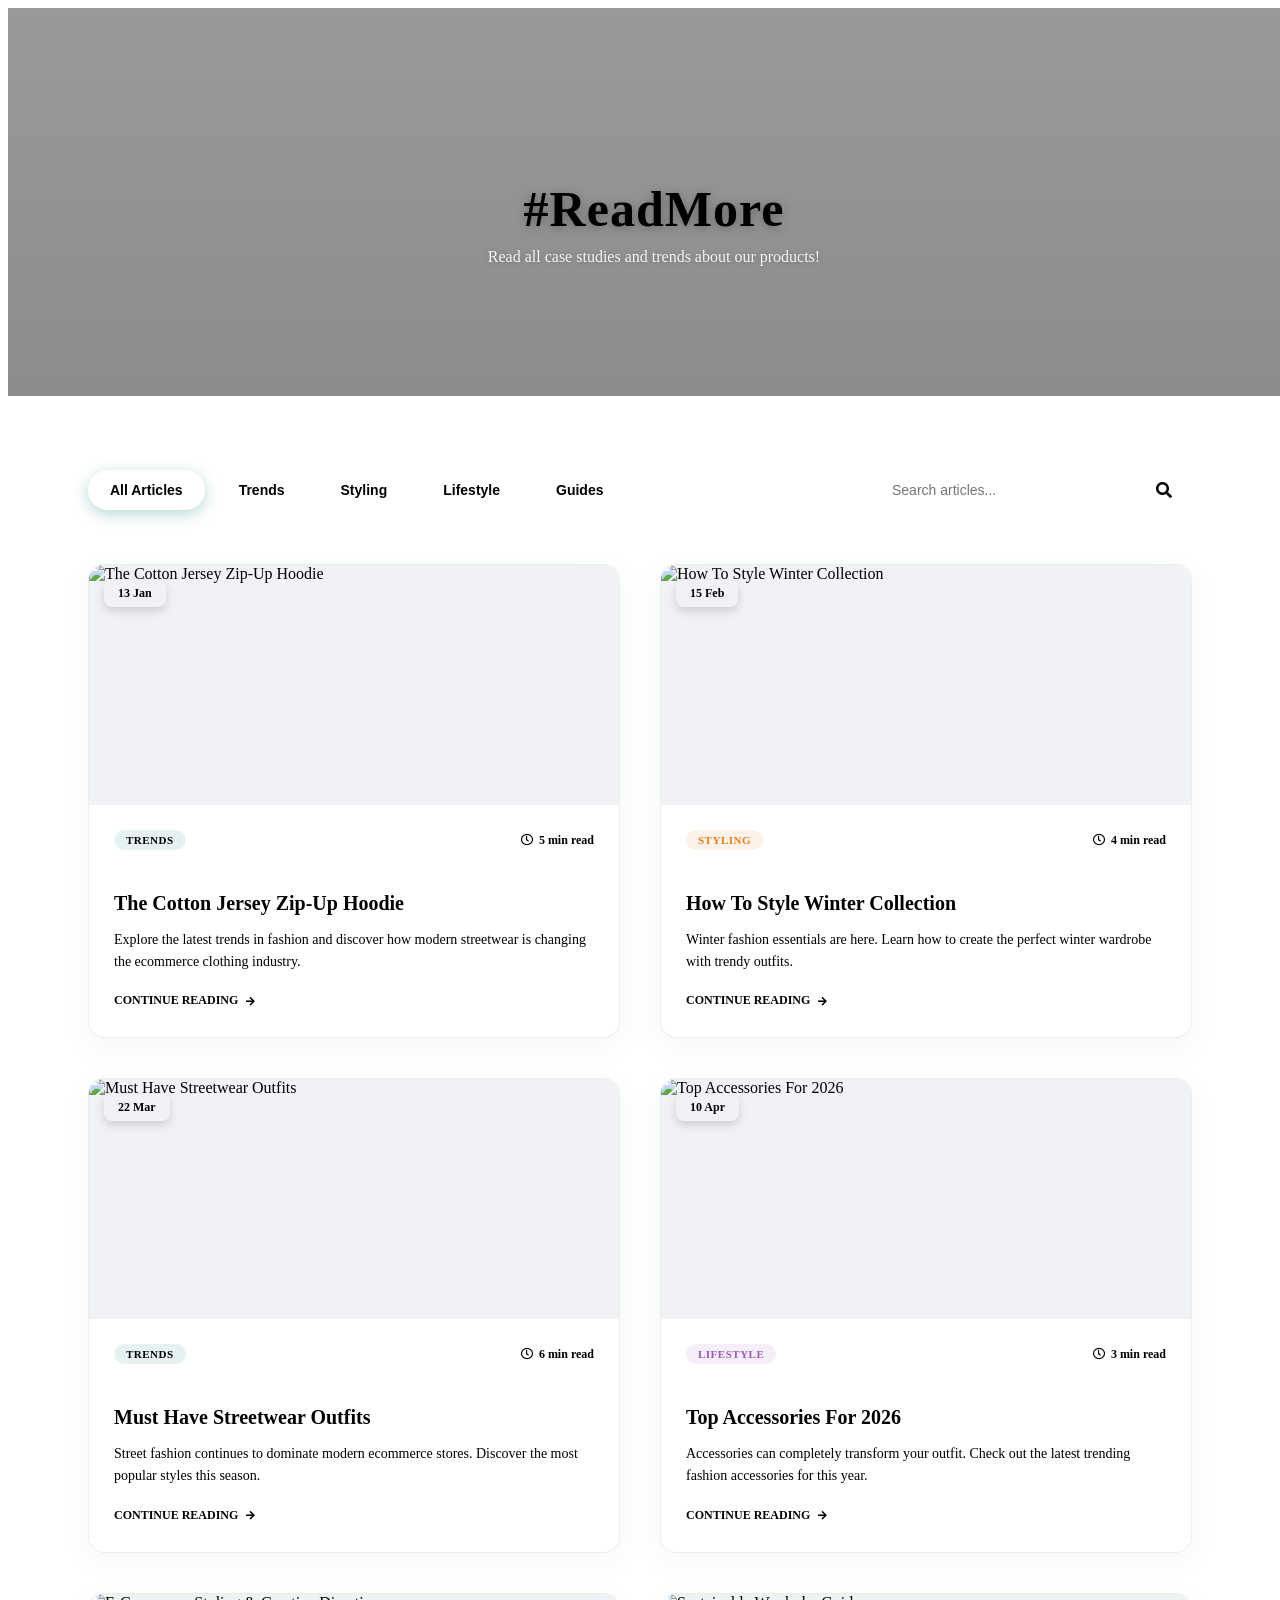
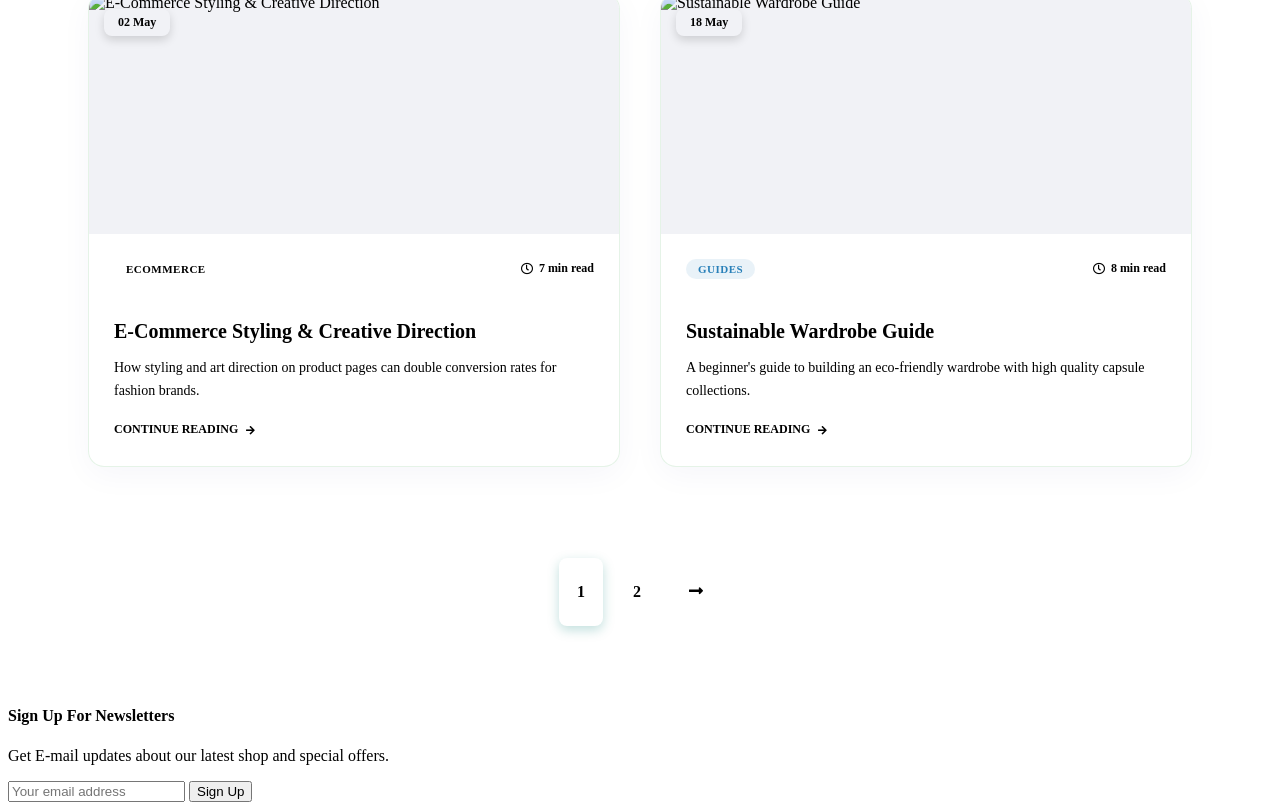
==== frontend/blog.html @ 925f630d "feat: implemented blog page functionality" ====
<!DOCTYPE html>
<html lang="en">

<head>

    <meta charset="UTF-8">

    <meta
        name="viewport"
        content="width=device-width, initial-scale=1.0"
    >

    <!-- SEO -->

    <meta
        name="description"
        content="Read fashion trends, ecommerce insights, styling tips, and case studies from AnthropicBots E-Commerce."
    >

    <meta
        name="keywords"
        content="fashion blog, ecommerce blog, style guide, clothing trends"
    >

    <meta
        name="author"
        content="AnthropicBots E-Commerce"
    >

    <title>
        Blog | AnthropicBots E-Commerce
    </title>

    <!-- Favicon -->

    <link
        rel="icon"
        type="image/png"
        href="assets/images/logo.png"
    >

    <!-- Styles -->

    <link
        rel="stylesheet"
        href="styles/base.css"
    >

    <link
        rel="stylesheet"
        href="styles/layout.css"
    >

    <link
        rel="stylesheet"
        href="styles/components.css"
    >

    <link
        rel="stylesheet"
        href="styles/hero.css"
    >

    <link
        rel="stylesheet"
        href="styles/product-card.css"
    >

    <link
        rel="stylesheet"
        href="styles/style.css"
    >

    <link
        rel="stylesheet"
        href="styles/blog.css"
    >

    <!-- Icons -->

    <link
        rel="stylesheet"
        href="https://pro.fontawesome.com/releases/v5.10.0/css/all.css"
    >

</head>

<body>

    <!-- Navbar -->
    <div id="navbar"></div>

    <!-- Blog Header -->
    <section id="blog-header">
        <h1>#ReadMore</h1>
        <p>Read all case studies and trends about our products!</p>
    </section>

    <!-- Blog Controls -->
    <section id="blog-controls" class="section-p1">
        <div class="controls-wrapper">
            <div class="category-tabs" id="category-tabs">
                <button class="category-btn active" data-category="all">All Articles</button>
                <button class="category-btn" data-category="trends">Trends</button>
                <button class="category-btn" data-category="styling">Styling</button>
                <button class="category-btn" data-category="lifestyle">Lifestyle</button>
                <button class="category-btn" data-category="guides">Guides</button>
            </div>
            <div class="search-box">
                <input type="text" id="blog-search" placeholder="Search articles...">
                <i class="fas fa-search search-icon"></i>
            </div>
        </div>
    </section>

    <!-- Blog Section -->
    <section id="blog" class="section-p1">
        <div class="blog-grid" id="blog-grid">
            <!-- Fallback static posts for SEO (also rendered dynamically via JS) -->
            <div class="blog-card" data-id="1">
                <div class="blog-img">
                    <img src="assets/images/b19.jpg" alt="Fashion Trends" loading="lazy">
                    <span class="blog-date">13 Jan</span>
                </div>
                <div class="blog-details">
                    <div class="blog-meta">
                        <span class="category-tag trends">Trends</span>
                        <span class="read-time"><i class="far fa-clock"></i> 5 min read</span>
                    </div>
                    <h4>The Cotton Jersey Zip-Up Hoodie</h4>
                    <p>Explore the latest trends in fashion and discover how modern streetwear is changing the ecommerce clothing industry.</p>
                    <a href="javascript:void(0)" class="read-more-btn" data-id="1">
                        CONTINUE READING <i class="fas fa-arrow-right"></i>
                    </a>
                </div>
            </div>

            <div class="blog-card" data-id="2">
                <div class="blog-img">
                    <img src="assets/images/b4.jpg" alt="Winter Collection" loading="lazy">
                    <span class="blog-date">15 Feb</span>
                </div>
                <div class="blog-details">
                    <div class="blog-meta">
                        <span class="category-tag styling">Styling</span>
                        <span class="read-time"><i class="far fa-clock"></i> 4 min read</span>
                    </div>
                    <h4>How To Style Winter Collection</h4>
                    <p>Winter fashion essentials are here. Learn how to create the perfect winter wardrobe with trendy outfits.</p>
                    <a href="javascript:void(0)" class="read-more-btn" data-id="2">
                        CONTINUE READING <i class="fas fa-arrow-right"></i>
                    </a>
                </div>
            </div>

            <div class="blog-card" data-id="3">
                <div class="blog-img">
                    <img src="assets/images/b18.jpg" alt="Street Style" loading="lazy">
                    <span class="blog-date">22 Mar</span>
                </div>
                <div class="blog-details">
                    <div class="blog-meta">
                        <span class="category-tag trends">Trends</span>
                        <span class="read-time"><i class="far fa-clock"></i> 6 min read</span>
                    </div>
                    <h4>Must Have Streetwear Outfits</h4>
                    <p>Street fashion continues to dominate modern ecommerce stores. Discover the most popular styles this season.</p>
                    <a href="javascript:void(0)" class="read-more-btn" data-id="3">
                        CONTINUE READING <i class="fas fa-arrow-right"></i>
                    </a>
                </div>
            </div>

            <div class="blog-card" data-id="4">
                <div class="blog-img">
                    <img src="assets/images/b7.jpg" alt="Fashion Accessories" loading="lazy">
                    <span class="blog-date">10 Apr</span>
                </div>
                <div class="blog-details">
                    <div class="blog-meta">
                        <span class="category-tag lifestyle">Lifestyle</span>
                        <span class="read-time"><i class="far fa-clock"></i> 3 min read</span>
                    </div>
                    <h4>Top Accessories For 2026</h4>
                    <p>Accessories can completely transform your outfit. Check out the latest trending fashion accessories for this year.</p>
                    <a href="javascript:void(0)" class="read-more-btn" data-id="4">
                        CONTINUE READING <i class="fas fa-arrow-right"></i>
                    </a>
                </div>
            </div>
        </div>
    </section>

    <!-- Pagination -->
    <section id="pagination" class="section-p1">
        <a href="javascript:void(0)" class="active">1</a>
        <a href="javascript:void(0)">2</a>
        <a href="javascript:void(0)"><i class="fas fa-long-arrow-alt-right"></i></a>
    </section>

    <!-- Newsletter -->
    <section id="newsletter" class="section-p1 section-m1">
        <div class="newstext">
            <h4>Sign Up For Newsletters</h4>
            <p>Get E-mail updates about our latest shop and <span>special offers.</span></p>
        </div>
        <div class="form">
            <input type="email" id="newsletter-email" placeholder="Your email address">
            <button class="normal" id="newsletter-btn">Sign Up</button>
        </div>
    </section>

    <!-- Blog Modal Overlay -->
    <div id="blog-modal" class="blog-modal-overlay">
        <div class="blog-modal-content">
            <button class="blog-modal-close" id="blog-modal-close" aria-label="Close modal">
                <i class="fas fa-times"></i>
            </button>
            <div class="blog-modal-body" id="blog-modal-body">
                <!-- dynamic content injected here -->
            </div>
        </div>
    </div>

    <!-- Footer -->
    <div id="footer"></div>

    <!-- Core Scripts -->
    <script defer src="scripts/config.js"></script>
    <script defer src="scripts/toast.js"></script>
    <script defer src="scripts/utils.js"></script>
    <script defer src="scripts/auth.js"></script>
    <script defer src="scripts/script.js"></script>
    <script defer src="scripts/components.js"></script>

    <!-- Blog Script -->
    <script defer src="scripts/blog.js"></script>
</body>
</html>
---- frontend/styles/blog.css ----
/* BLOG PAGE STYLES */

#blog-header {
    background-image: linear-gradient(rgba(0, 0, 0, 0.4), rgba(0, 0, 0, 0.45)), url('../assets/images/banner.png');
    width: 100%;
    height: 40vh;
    background-size: cover;
    background-position: center;
    text-align: center;
    display: flex;
    justify-content: center;
    flex-direction: column;
    padding: 14px;
}

#blog-header h1 {
    color: var(--white);
    font-size: 50px;
    font-weight: 800;
    letter-spacing: 1px;
    margin-bottom: 10px;
    text-shadow: 0 2px 10px rgba(0, 0, 0, 0.3);
}

#blog-header p {
    color: rgba(255, 255, 255, 0.9);
    font-size: 16px;
    font-weight: 500;
    text-shadow: 0 1px 5px rgba(0, 0, 0, 0.2);
    margin: 0;
}

/* Controls: Search and Filter Tabs */
#blog-controls {
    padding: 60px 80px 20px 80px;
}

.controls-wrapper {
    display: flex;
    justify-content: space-between;
    align-items: center;
    max-width: 1200px;
    margin: 0 auto;
    gap: 30px;
    flex-wrap: wrap;
}

.category-tabs {
    display: flex;
    gap: 12px;
    flex-wrap: wrap;
}

.category-btn {
    padding: 10px 22px;
    border-radius: 30px;
    border: 1px solid var(--border-light);
    background: rgba(255, 255, 255, 0.5);
    font-size: 14px;
    font-weight: 600;
    cursor: pointer;
    color: var(--text-light);
    transition: all 0.3s cubic-bezier(0.25, 0.8, 0.25, 1);
    min-height: 40px;
}

.category-btn:hover {
    border-color: var(--primary-color);
    color: var(--primary-color);
    transform: translateY(-2px);
    background: rgba(8, 129, 120, 0.03);
}

.category-btn.active {
    background: var(--primary-color);
    color: var(--white);
    border-color: var(--primary-color);
    box-shadow: 0 4px 15px rgba(8, 129, 120, 0.3);
}

.search-box {
    position: relative;
    width: 320px;
    max-width: 100%;
}

.search-box input {
    width: 100%;
    padding: 12px 45px 12px 20px;
    border-radius: 30px;
    border: 1px solid var(--border-light);
    font-weight: 500;
    font-size: 14px;
    background: rgba(255, 255, 255, 0.8);
    backdrop-filter: blur(10px);
    color: var(--text-dark);
    transition: all 0.3s ease;
    min-height: 44px;
}

.search-box input:focus {
    border-color: var(--primary-color);
    box-shadow: 0 0 12px rgba(8, 129, 120, 0.15);
    outline: none;
    background: var(--white);
}

.search-icon {
    position: absolute;
    right: 20px;
    top: 50%;
    transform: translateY(-50%);
    color: var(--text-light);
    pointer-events: none;
    transition: color 0.3s ease;
}

.search-box input:focus + .search-icon {
    color: var(--primary-color);
}

/* Blog Grid */
#blog {
    padding: 20px 80px 60px 80px;
}

.blog-grid {
    display: grid;
    grid-template-columns: repeat(auto-fill, minmax(350px, 1fr));
    gap: 40px;
    max-width: 1200px;
    margin: 0 auto;
}

/* Glassmorphic Blog Cards */
.blog-card {
    background: rgba(255, 255, 255, 0.7);
    border: 1px solid rgba(204, 231, 208, 0.5);
    backdrop-filter: blur(12px);
    -webkit-backdrop-filter: blur(12px);
    border-radius: 16px;
    overflow: hidden;
    box-shadow: 0 8px 32px rgba(31, 38, 135, 0.04);
    display: flex;
    flex-direction: column;
    transition: all 0.4s cubic-bezier(0.165, 0.84, 0.44, 1);
}

.blog-card:hover {
    transform: translateY(-8px);
    box-shadow: 0 20px 40px rgba(8, 129, 120, 0.08);
    border-color: rgba(8, 129, 120, 0.3);
}

.blog-img {
    position: relative;
    height: 240px;
    overflow: hidden;
    background-color: #f1f2f6;
}

.blog-img img {
    width: 100%;
    height: 100%;
    object-fit: cover;
    transition: transform 0.6s cubic-bezier(0.165, 0.84, 0.44, 1);
}

.blog-card:hover .blog-img img {
    transform: scale(1.06);
}

.blog-date {
    position: absolute;
    top: 15px;
    left: 15px;
    background: var(--primary-color);
    color: var(--white);
    padding: 6px 14px;
    border-radius: 8px;
    font-weight: 700;
    font-size: 12px;
    box-shadow: 0 4px 10px rgba(0, 0, 0, 0.15);
    z-index: 2;
}

.blog-details {
    padding: 25px;
    display: flex;
    flex-direction: column;
    flex-grow: 1;
}

.blog-meta {
    display: flex;
    justify-content: space-between;
    align-items: center;
    margin-bottom: 12px;
}

.category-tag {
    text-transform: uppercase;
    font-weight: 800;
    font-size: 11px;
    padding: 4px 12px;
    border-radius: 20px;
    letter-spacing: 0.5px;
}

.category-tag.trends {
    color: var(--primary-color);
    background: rgba(8, 129, 120, 0.1);
}

.category-tag.styling {
    color: #e67e22;
    background: rgba(230, 126, 34, 0.1);
}

.category-tag.lifestyle {
    color: #9b59b6;
    background: rgba(155, 89, 182, 0.1);
}

.category-tag.guides {
    color: #2980b9;
    background: rgba(41, 128, 185, 0.1);
}

.read-time {
    color: var(--text-light);
    font-weight: 600;
    font-size: 12px;
    display: flex;
    align-items: center;
    gap: 6px;
}

.blog-card h4 {
    font-size: 20px;
    font-weight: 700;
    color: var(--text-dark);
    margin-bottom: 12px;
    line-height: 1.4;
    transition: color 0.3s ease;
}

.blog-card:hover h4 {
    color: var(--primary-color);
}

.blog-card p {
    font-size: 14px;
    color: var(--text-light);
    line-height: 1.6;
    margin: 0 0 20px;
    display: -webkit-box;
    -webkit-line-clamp: 3;
    -webkit-box-orient: vertical;
    overflow: hidden;
    flex-grow: 1;
}

.read-more-btn {
    font-size: 12px;
    font-weight: 700;
    color: var(--text-dark);
    text-decoration: none;
    display: inline-flex;
    align-items: center;
    gap: 8px;
    border-bottom: 2px solid transparent;
    width: fit-content;
    padding-bottom: 2px;
    transition: all 0.3s ease;
    margin-top: auto;
    cursor: pointer;
}

.read-more-btn i {
    font-size: 10px;
    transition: transform 0.3s ease;
}

.read-more-btn:hover {
    color: var(--primary-color);
    border-bottom-color: var(--primary-color);
}

.read-more-btn:hover i {
    transform: translateX(5px);
}

/* Pagination Section */
#pagination {
    text-align: center;
    padding: 30px 80px 60px 80px;
}

#pagination a {
    text-decoration: none;
    background-color: var(--white);
    border: 1px solid var(--border-light);
    padding: 12px 18px;
    border-radius: 8px;
    color: var(--text-dark);
    font-weight: 700;
    margin: 0 4px;
    transition: all 0.3s ease;
    display: inline-flex;
    align-items: center;
    justify-content: center;
    min-height: 44px;
}

#pagination a:hover {
    background-color: var(--primary-color);
    color: var(--white);
    border-color: var(--primary-color);
    transform: translateY(-2px);
    box-shadow: 0 4px 12px rgba(8, 129, 120, 0.2);
}

#pagination a.active {
    background-color: var(--primary-color);
    color: var(--white);
    border-color: var(--primary-color);
    box-shadow: 0 4px 12px rgba(8, 129, 120, 0.25);
}

/* Modal Overlay and Content styling */
.blog-modal-overlay {
    position: fixed;
    top: 0;
    left: 0;
    width: 100%;
    height: 100%;
    background: rgba(15, 23, 42, 0.6);
    backdrop-filter: blur(8px);
    -webkit-backdrop-filter: blur(8px);
    display: flex;
    align-items: center;
    justify-content: center;
    z-index: 1000;
    opacity: 0;
    pointer-events: none;
    transition: opacity 0.4s cubic-bezier(0.25, 0.8, 0.25, 1);
}

.blog-modal-overlay.active {
    opacity: 1;
    pointer-events: auto;
}

.blog-modal-content {
    background: rgba(255, 255, 255, 0.98);
    border: 1px solid rgba(255, 255, 255, 0.8);
    box-shadow: 0 25px 60px -10px rgba(0, 0, 0, 0.2);
    width: 90%;
    max-width: 800px;
    max-height: 85vh;
    border-radius: 24px;
    overflow-y: auto;
    position: relative;
    transform: scale(0.9) translateY(40px);
    transition: transform 0.4s cubic-bezier(0.165, 0.84, 0.44, 1);
    scrollbar-width: thin;
    scrollbar-color: var(--primary-color) rgba(0, 0, 0, 0.05);
}

.blog-modal-overlay.active .blog-modal-content {
    transform: scale(1) translateY(0);
}

.blog-modal-close {
    position: absolute;
    top: 20px;
    right: 20px;
    width: 44px;
    height: 44px;
    border-radius: 50%;
    background: rgba(241, 242, 246, 0.9);
    border: none;
    font-size: 16px;
    color: var(--text-dark);
    cursor: pointer;
    display: flex;
    align-items: center;
    justify-content: center;
    z-index: 10;
    transition: all 0.3s cubic-bezier(0.25, 0.8, 0.25, 1);
}

.blog-modal-close:hover {
    background: #ff7675;
    color: var(--white);
    transform: rotate(90deg);
    box-shadow: 0 6px 15px rgba(255, 118, 117, 0.35);
}

.blog-modal-body {
    padding: 40px;
}

.modal-hero-img {
    width: 100%;
    height: 380px;
    object-fit: cover;
    border-radius: 16px;
    margin-bottom: 25px;
    box-shadow: 0 8px 24px rgba(0, 0, 0, 0.06);
}

.modal-meta {
    display: flex;
    gap: 15px;
    align-items: center;
    font-size: 13px;
    color: var(--text-light);
    margin-bottom: 15px;
    font-weight: 600;
}

.modal-title {
    font-size: 32px;
    font-weight: 800;
    color: var(--text-dark);
    margin-bottom: 20px;
    line-height: 1.35;
}

.modal-author-info {
    display: flex;
    align-items: center;
    gap: 12px;
    padding: 18px 0;
    border-top: 1px solid var(--border-light);
    border-bottom: 1px solid var(--border-light);
    margin-bottom: 25px;
}

.author-avatar {
    width: 48px;
    height: 48px;
    border-radius: 50%;
    object-fit: cover;
    background: var(--bg-light);
    box-shadow: 0 2px 5px rgba(0,0,0,0.1);
}

.author-details {
    display: flex;
    flex-direction: column;
}

.author-name {
    font-weight: 700;
    color: var(--text-dark);
    font-size: 15px;
}

.author-title {
    font-size: 13px;
    color: var(--text-light);
    font-weight: 500;
}

.modal-text {
    font-size: 16px;
    color: var(--text-light);
    line-height: 1.85;
}

.modal-text p {
    margin-bottom: 20px;
}

.modal-share {
    display: flex;
    gap: 12px;
    align-items: center;
    margin-top: 35px;
    padding-top: 20px;
    border-top: 1px dashed var(--border-light);
}

.modal-share span {
    font-size: 14px;
    font-weight: 700;
    color: var(--text-dark);
    margin-right: 5px;
}

.share-btn {
    width: 36px;
    height: 36px;
    border-radius: 50%;
    display: flex;
    align-items: center;
    justify-content: center;
    background: rgba(227, 230, 243, 0.6);
    color: var(--text-light);
    border: none;
    cursor: pointer;
    transition: all 0.3s ease;
    font-size: 14px;
}

.share-btn:hover {
    background: var(--primary-color);
    color: var(--white);
    transform: translateY(-3px) scale(1.05);
    box-shadow: 0 4px 10px rgba(8, 129, 120, 0.25);
}

/* No Results placeholder */
.no-results {
    text-align: center;
    padding: 60px 20px;
    grid-column: 1 / -1;
    display: flex;
    flex-direction: column;
    align-items: center;
    justify-content: center;
    gap: 15px;
    animation: fadeIn 0.4s ease;
}

.no-results i {
    font-size: 56px;
    color: #a4b0be;
    margin-bottom: 5px;
}

.no-results p {
    font-size: 18px;
    color: var(--text-light);
    font-weight: 600;
    margin: 0;
}

.no-results button {
    padding: 10px 24px;
    background: var(--primary-color);
    color: var(--white);
    border: none;
    border-radius: 20px;
    cursor: pointer;
    font-weight: 700;
    font-size: 14px;
    transition: all 0.3s ease;
    box-shadow: 0 4px 10px rgba(8, 129, 120, 0.2);
}

.no-results button:hover {
    background: var(--primary-hover);
    transform: translateY(-2px);
    box-shadow: 0 6px 15px rgba(8, 129, 120, 0.3);
}

/* Animations */
@keyframes fadeIn {
    from {
        opacity: 0;
        transform: translateY(10px);
    }
    to {
        opacity: 1;
        transform: translateY(0);
    }
}

/* Responsive Breakpoints */
@media (max-width: 991px) {
    #blog-controls {
        padding: 40px 40px 10px 40px;
    }
    #blog {
        padding: 10px 40px 40px 40px;
    }
    .blog-grid {
        grid-template-columns: repeat(auto-fill, minmax(300px, 1fr));
        gap: 30px;
    }
    .modal-hero-img {
        height: 280px;
    }
}

@media (max-width: 767px) {
    #blog-header h1 {
        font-size: 38px;
    }
    #blog-controls {
        padding: 30px 20px 10px 20px;
    }
    .controls-wrapper {
        flex-direction: column-reverse;
        align-items: stretch;
        gap: 20px;
    }
    .search-box {
        width: 100%;
    }
    .category-tabs {
        justify-content: flex-start;
        overflow-x: auto;
        padding-bottom: 8px;
        flex-wrap: nowrap;
        scrollbar-width: none; /* Hide scrollbar for clean tab look */
        -ms-overflow-style: none;
    }
    .category-tabs::-webkit-scrollbar {
        display: none;
    }
    .category-btn {
        flex-shrink: 0;
    }
    #blog {
        padding: 10px 20px 30px 20px;
    }
    .blog-grid {
        grid-template-columns: 1fr;
        gap: 25px;
    }
    .blog-modal-body {
        padding: 25px 20px;
    }
    .modal-hero-img {
        height: 200px;
    }
    .modal-title {
        font-size: 24px;
    }
}
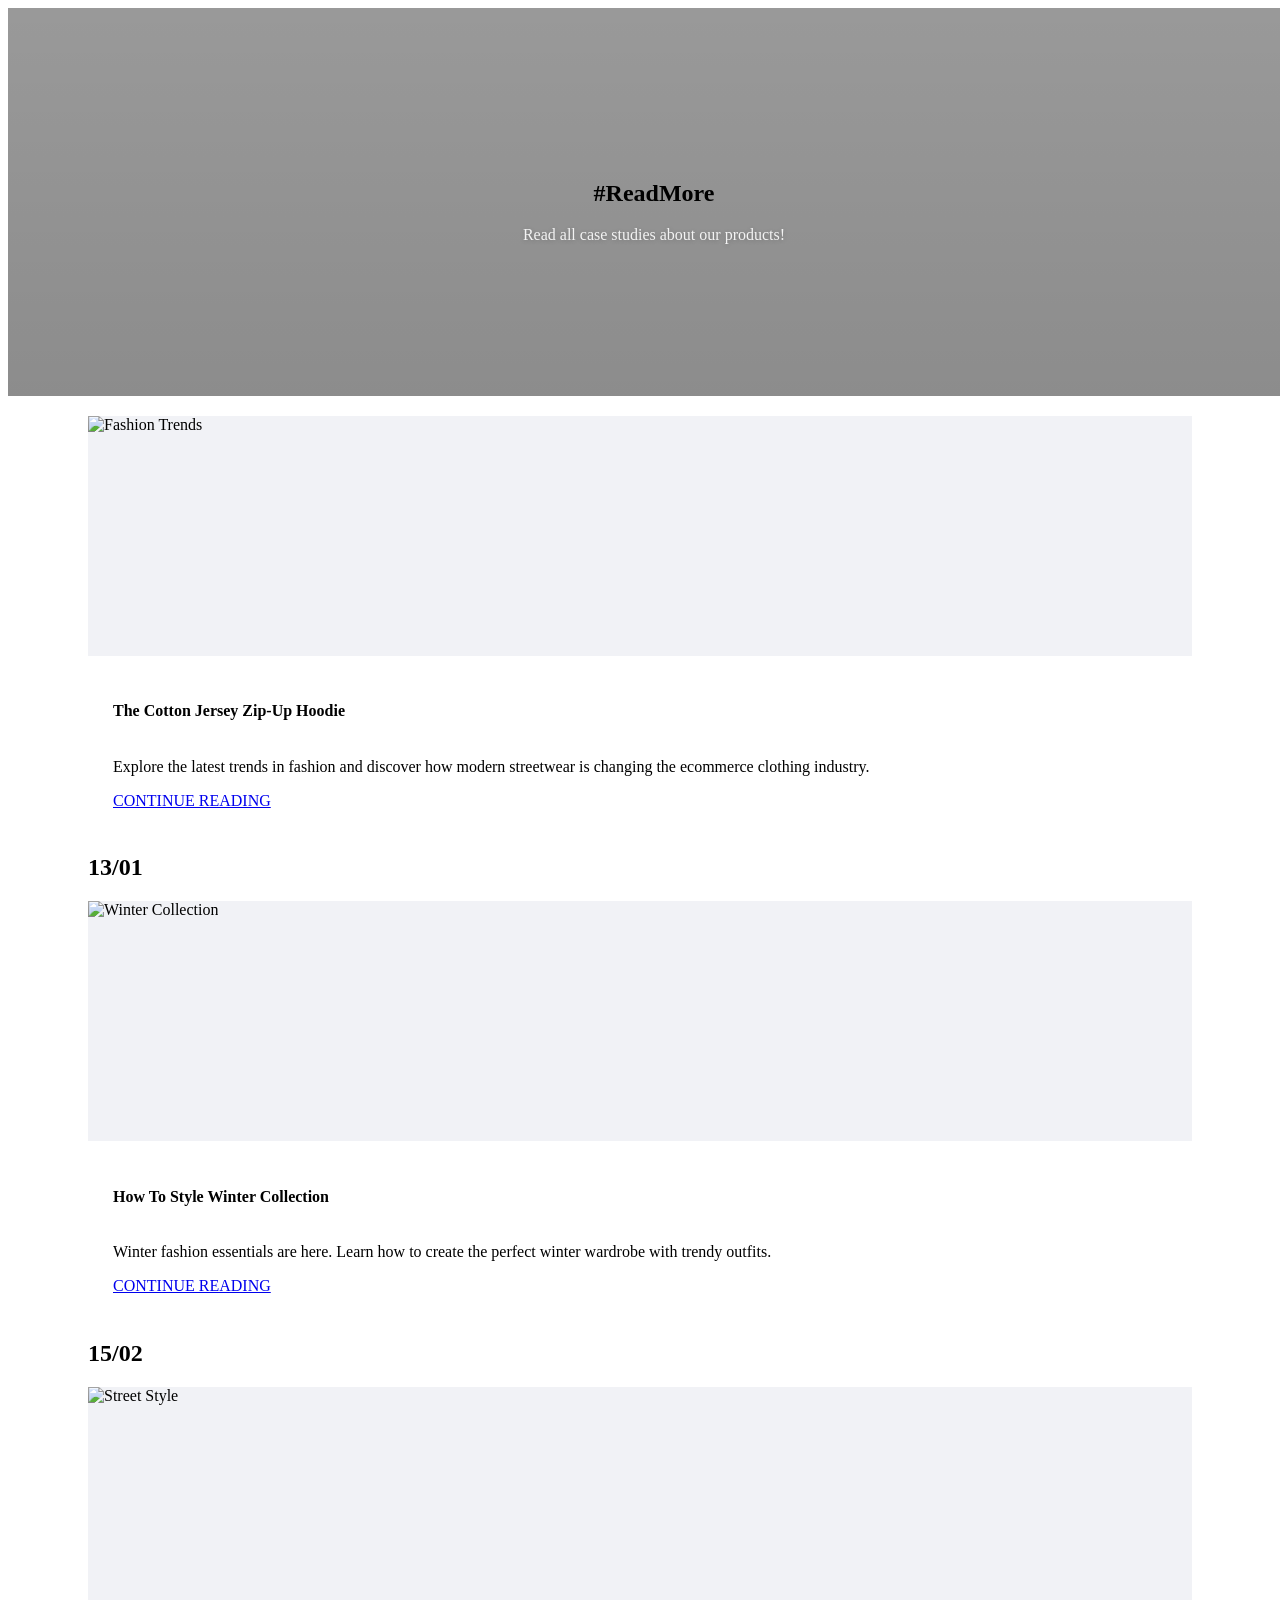
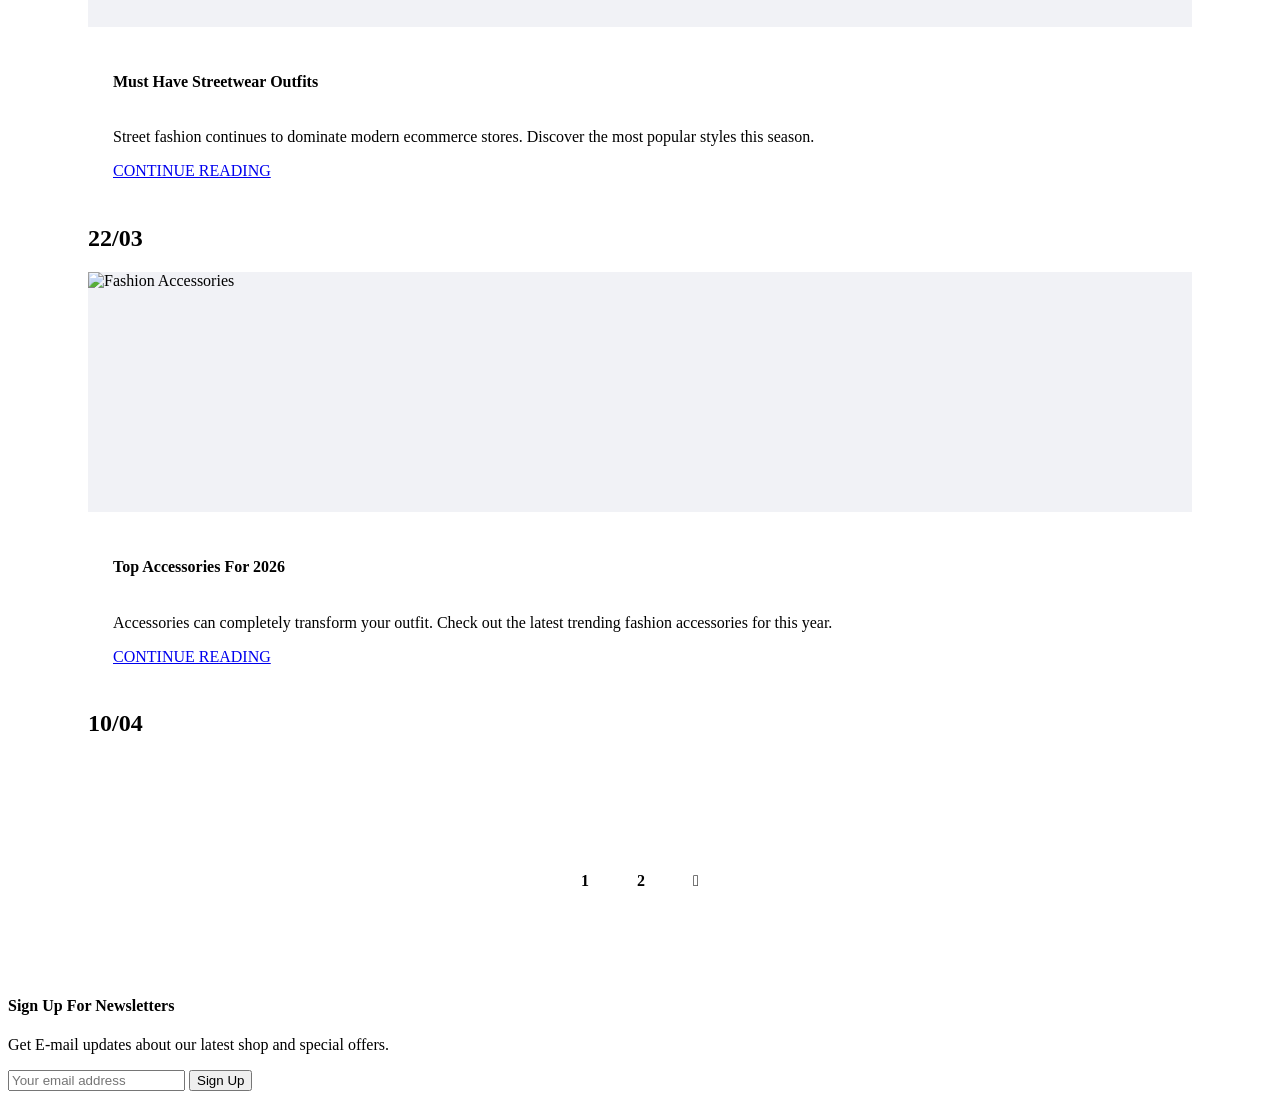
==== commit 8a869aef: "Merge branch 'main' into fix-navbar-responsive" ====
--- a/frontend/blog.html
+++ b/frontend/blog.html
@@ -88,152 +88,324 @@
 <body>
 
     <!-- Navbar -->
+
     <div id="navbar"></div>
 
     <!-- Blog Header -->
+
     <section id="blog-header">
-        <h1>#ReadMore</h1>
-        <p>Read all case studies and trends about our products!</p>
+
+        <h2>
+
+            #ReadMore
+
+        </h2>
+
+        <p>
+
+            Read all case studies about our products!
+
+        </p>
+
     </section>
 
-    <!-- Blog Controls -->
-    <section id="blog-controls" class="section-p1">
-        <div class="controls-wrapper">
-            <div class="category-tabs" id="category-tabs">
-                <button class="category-btn active" data-category="all">All Articles</button>
-                <button class="category-btn" data-category="trends">Trends</button>
-                <button class="category-btn" data-category="styling">Styling</button>
-                <button class="category-btn" data-category="lifestyle">Lifestyle</button>
-                <button class="category-btn" data-category="guides">Guides</button>
-            </div>
-            <div class="search-box">
-                <input type="text" id="blog-search" placeholder="Search articles...">
-                <i class="fas fa-search search-icon"></i>
-            </div>
-        </div>
+    <!-- Blog Section -->
+
+    <section id="blog">
+
+        <!-- Blog 1 -->
+
+        <div class="blog-box">
+
+            <div class="blog-img">
+
+                <img
+                    src="assets/images/b19.jpg"
+                    alt="Fashion Trends"
+                    loading="lazy"
+                >
+
+            </div>
+
+            <div class="blog-details">
+
+                <h4>
+
+                    The Cotton Jersey Zip-Up Hoodie
+
+                </h4>
+
+                <p>
+
+                    Explore the latest trends in fashion and discover how modern
+                    streetwear is changing the ecommerce clothing industry.
+
+                </p>
+
+                <a href="#">
+
+                    CONTINUE READING
+
+                </a>
+
+            </div>
+
+            <h1>
+
+                13/01
+
+            </h1>
+
+        </div>
+
+        <!-- Blog 2 -->
+
+        <div class="blog-box">
+
+            <div class="blog-img">
+
+                <img
+                    src="assets/images/b4.jpg"
+                    alt="Winter Collection"
+                    loading="lazy"
+                >
+
+            </div>
+
+            <div class="blog-details">
+
+                <h4>
+
+                    How To Style Winter Collection
+
+                </h4>
+
+                <p>
+
+                    Winter fashion essentials are here. Learn how to create the
+                    perfect winter wardrobe with trendy outfits.
+
+                </p>
+
+                <a href="#">
+
+                    CONTINUE READING
+
+                </a>
+
+            </div>
+
+            <h1>
+
+                15/02
+
+            </h1>
+
+        </div>
+
+        <!-- Blog 3 -->
+
+        <div class="blog-box">
+
+            <div class="blog-img">
+
+                <img
+                    src="assets/images/b18.jpg"
+                    alt="Street Style"
+                    loading="lazy"
+                >
+
+            </div>
+
+            <div class="blog-details">
+
+                <h4>
+
+                    Must Have Streetwear Outfits
+
+                </h4>
+
+                <p>
+
+                    Street fashion continues to dominate modern ecommerce stores.
+                    Discover the most popular styles this season.
+
+                </p>
+
+                <a href="#">
+
+                    CONTINUE READING
+
+                </a>
+
+            </div>
+
+            <h1>
+
+                22/03
+
+            </h1>
+
+        </div>
+
+        <!-- Blog 4 -->
+
+        <div class="blog-box">
+
+            <div class="blog-img">
+
+                <img
+                    src="assets/images/b7.jpg"
+                    alt="Fashion Accessories"
+                    loading="lazy"
+                >
+
+            </div>
+
+            <div class="blog-details">
+
+                <h4>
+
+                    Top Accessories For 2026
+
+                </h4>
+
+                <p>
+
+                    Accessories can completely transform your outfit. Check out
+                    the latest trending fashion accessories for this year.
+
+                </p>
+
+                <a href="#">
+
+                    CONTINUE READING
+
+                </a>
+
+            </div>
+
+            <h1>
+
+                10/04
+
+            </h1>
+
+        </div>
+
     </section>
 
-    <!-- Blog Section -->
-    <section id="blog" class="section-p1">
-        <div class="blog-grid" id="blog-grid">
-            <!-- Fallback static posts for SEO (also rendered dynamically via JS) -->
-            <div class="blog-card" data-id="1">
-                <div class="blog-img">
-                    <img src="assets/images/b19.jpg" alt="Fashion Trends" loading="lazy">
-                    <span class="blog-date">13 Jan</span>
-                </div>
-                <div class="blog-details">
-                    <div class="blog-meta">
-                        <span class="category-tag trends">Trends</span>
-                        <span class="read-time"><i class="far fa-clock"></i> 5 min read</span>
-                    </div>
-                    <h4>The Cotton Jersey Zip-Up Hoodie</h4>
-                    <p>Explore the latest trends in fashion and discover how modern streetwear is changing the ecommerce clothing industry.</p>
-                    <a href="javascript:void(0)" class="read-more-btn" data-id="1">
-                        CONTINUE READING <i class="fas fa-arrow-right"></i>
-                    </a>
-                </div>
-            </div>
-
-            <div class="blog-card" data-id="2">
-                <div class="blog-img">
-                    <img src="assets/images/b4.jpg" alt="Winter Collection" loading="lazy">
-                    <span class="blog-date">15 Feb</span>
-                </div>
-                <div class="blog-details">
-                    <div class="blog-meta">
-                        <span class="category-tag styling">Styling</span>
-                        <span class="read-time"><i class="far fa-clock"></i> 4 min read</span>
-                    </div>
-                    <h4>How To Style Winter Collection</h4>
-                    <p>Winter fashion essentials are here. Learn how to create the perfect winter wardrobe with trendy outfits.</p>
-                    <a href="javascript:void(0)" class="read-more-btn" data-id="2">
-                        CONTINUE READING <i class="fas fa-arrow-right"></i>
-                    </a>
-                </div>
-            </div>
-
-            <div class="blog-card" data-id="3">
-                <div class="blog-img">
-                    <img src="assets/images/b18.jpg" alt="Street Style" loading="lazy">
-                    <span class="blog-date">22 Mar</span>
-                </div>
-                <div class="blog-details">
-                    <div class="blog-meta">
-                        <span class="category-tag trends">Trends</span>
-                        <span class="read-time"><i class="far fa-clock"></i> 6 min read</span>
-                    </div>
-                    <h4>Must Have Streetwear Outfits</h4>
-                    <p>Street fashion continues to dominate modern ecommerce stores. Discover the most popular styles this season.</p>
-                    <a href="javascript:void(0)" class="read-more-btn" data-id="3">
-                        CONTINUE READING <i class="fas fa-arrow-right"></i>
-                    </a>
-                </div>
-            </div>
-
-            <div class="blog-card" data-id="4">
-                <div class="blog-img">
-                    <img src="assets/images/b7.jpg" alt="Fashion Accessories" loading="lazy">
-                    <span class="blog-date">10 Apr</span>
-                </div>
-                <div class="blog-details">
-                    <div class="blog-meta">
-                        <span class="category-tag lifestyle">Lifestyle</span>
-                        <span class="read-time"><i class="far fa-clock"></i> 3 min read</span>
-                    </div>
-                    <h4>Top Accessories For 2026</h4>
-                    <p>Accessories can completely transform your outfit. Check out the latest trending fashion accessories for this year.</p>
-                    <a href="javascript:void(0)" class="read-more-btn" data-id="4">
-                        CONTINUE READING <i class="fas fa-arrow-right"></i>
-                    </a>
-                </div>
-            </div>
-        </div>
+    <!-- Pagination -->
+
+    <section
+        id="pagination"
+        class="section-p1"
+    >
+
+        <a href="#">
+
+            1
+
+        </a>
+
+        <a href="#">
+
+            2
+
+        </a>
+
+        <a href="#">
+
+            <i class="fal fa-long-arrow-alt-right"></i>
+
+        </a>
+
     </section>
 
-    <!-- Pagination -->
-    <section id="pagination" class="section-p1">
-        <a href="javascript:void(0)" class="active">1</a>
-        <a href="javascript:void(0)">2</a>
-        <a href="javascript:void(0)"><i class="fas fa-long-arrow-alt-right"></i></a>
+    <!-- Newsletter -->
+
+    <section
+        id="newsletter"
+        class="section-p1 section-m1"
+    >
+
+        <div class="newstext">
+
+            <h4>
+
+                Sign Up For Newsletters
+
+            </h4>
+
+            <p>
+
+                Get E-mail updates about our latest shop and
+
+                <span>
+
+                    special offers.
+
+                </span>
+
+            </p>
+
+        </div>
+
+        <div class="form">
+
+            <input
+                type="email"
+                placeholder="Your email address"
+            >
+
+            <button class="normal">
+
+                Sign Up
+
+            </button>
+
+        </div>
+
     </section>
-
-    <!-- Newsletter -->
-    <section id="newsletter" class="section-p1 section-m1">
-        <div class="newstext">
-            <h4>Sign Up For Newsletters</h4>
-            <p>Get E-mail updates about our latest shop and <span>special offers.</span></p>
-        </div>
-        <div class="form">
-            <input type="email" id="newsletter-email" placeholder="Your email address">
-            <button class="normal" id="newsletter-btn">Sign Up</button>
-        </div>
-    </section>
-
-    <!-- Blog Modal Overlay -->
-    <div id="blog-modal" class="blog-modal-overlay">
-        <div class="blog-modal-content">
-            <button class="blog-modal-close" id="blog-modal-close" aria-label="Close modal">
-                <i class="fas fa-times"></i>
-            </button>
-            <div class="blog-modal-body" id="blog-modal-body">
-                <!-- dynamic content injected here -->
-            </div>
-        </div>
-    </div>
 
     <!-- Footer -->
     <div id="footer"></div>
 
     <!-- Core Scripts -->
-    <script defer src="scripts/config.js"></script>
-    <script defer src="scripts/toast.js"></script>
-    <script defer src="scripts/utils.js"></script>
-    <script defer src="scripts/auth.js"></script>
-    <script defer src="scripts/script.js"></script>
-    <script defer src="scripts/components.js"></script>
+    <script
+        defer
+        src="scripts/config.js"
+    ></script>
+
+    <script
+        defer
+        src="scripts/toast.js"
+    ></script>
+
+    <script
+        defer
+        src="scripts/utils.js"
+    ></script>
+
+    <script
+        defer
+        src="scripts/auth.js"
+    ></script>
+
+    <script
+        defer
+        src="scripts/script.js"
+    ></script>
+
+    <script
+        defer
+        src="scripts/components.js"
+    ></script>
 
     <!-- Blog Script -->
-    <script defer src="scripts/blog.js"></script>
+    <script
+        defer
+        src="scripts/blog.js"
+    ></script>
 </body>
 </html>
--- a/frontend/styles/components.css
+++ b/frontend/styles/components.css
@@ -0,0 +1,414 @@
+/* HEADER */
+/* ==================== DESKTOP HEADER & NAVBAR ==================== */
+#header {
+    display: flex;
+    align-items: center;
+    justify-content: space-between;
+    padding: 20px 80px;
+    background: var(--bg-light, #ffffff);
+    box-shadow: 0 5px 15px rgba(0, 0, 0, 0.06);
+    position: sticky;
+    top: 0;
+    left: 0;
+    z-index: 999;
+}
+
+#header .logo {
+    width: 130px; /* Logo ka size standard kiya */
+    height: auto;
+}
+
+#navbar-links {
+    display: flex;
+    align-items: center;
+    gap: 28px;
+    list-style: none;
+}
+
+#navbar-links li {
+    position: relative;
+}
+
+#navbar-links li a,
+#navbar-links li button {
+    text-decoration: none;
+    font-size: 16px;
+    font-weight: 600;
+    color: var(--text-dark, #222);
+    transition: var(--transition-fast, 0.3s);
+    background: none;
+    border: none;
+    cursor: pointer;
+}
+
+#navbar-links li a:hover,
+#navbar-links li a.active {
+    color: var(--primary-color, #088178);
+}
+
+/* Hide Hamburger Button on Desktop */
+#mobile-menu-btn {
+    display: none;
+    background: none;
+    border: none;
+    font-size: 24px;
+    cursor: pointer;
+    color: var(--text-dark, #222);
+    z-index: 2000;
+}
+
+
+#mobile-close-btn {
+    display: none;
+}
+
+
+/* ==================== RESPONSIVE (TABLET & MOBILE) ==================== */
+
+@media (max-width: 799px) {
+    #header {
+        padding: 20px 30px;
+    }
+
+    #mobile-menu-btn {
+        display: block;
+    }
+
+    #navbar-links {
+        display: flex;
+        flex-direction: column;
+        align-items: flex-start;
+        justify-content: flex-start;
+        gap: 25px;
+        
+      
+        position: fixed;
+        top: 0;
+        right: -320px; 
+        height: 100vh;
+        width: 300px;
+        background: var(--bg-light, #ffffff);
+        padding: 100px 30px;
+        box-shadow: -10px 0 30px rgba(0, 0, 0, 0.05);
+        transition: 0.3s ease;
+        z-index: 9999; 
+    }
+
+
+    #navbar-links.active {
+        right: 0;
+    }
+
+
+    #mobile-close-btn {
+        display: block;     
+        position: absolute;  
+        top: 30px;         
+        right: 30px;         
+        cursor: pointer;
+        z-index: 10005;       
+        background: none;
+        border: none;
+    }
+
+    #mobile-close-btn svg.cross {
+        width: 24px;
+        height: 24px;
+        fill: var(--text-dark, #222);
+        transition: 0.3s ease;
+        display: block;
+    }
+
+    #mobile-close-btn:hover svg.cross {
+        fill: var(--primary-color, #088178);
+    }
+
+    /* Profile Dropdown adjustments for Mobile */
+    #profile-dropdown {
+        position: static;
+        display: none;
+        width: 100%;
+        box-shadow: none;
+        padding: 10px 0 0 15px;
+    }
+
+    #profile-dropdown.active {
+        display: flex;
+        flex-direction: column;
+        gap: 15px;
+    }
+}
+
+@media (max-width: 477px) {
+    #header {
+        padding: 12px 20px;
+    }
+
+    #header .logo {
+        width: 110px;
+    }
+    
+
+    #mobile-close-btn {
+        top: 25px;
+        right: 25px;
+    }
+}
+
+/* CART */
+.cart-link a {
+    display: flex;
+    align-items: center;
+    gap: 6px;
+}
+
+#cart-badge {
+    background: var(--primary-color);
+    color: white;
+    font-size: 12px;
+    border-radius: 50%;
+    padding: 2px 6px;
+}
+
+/* PROFILE DROPDOWN */
+.profile-wrapper {
+    position: relative;
+}
+
+#profile-dropdown {
+    position: absolute;
+    top: 45px;
+    right: 0;
+    min-width: 230px;
+    background: white;
+    border-radius: 12px;
+    box-shadow: var(--shadow-soft);
+    padding: 12px;
+    display: none;
+    flex-direction: column;
+    gap: 8px;
+    z-index: 1000;
+}
+
+/* desktop hover */
+.profile-wrapper:hover #profile-dropdown {
+    display: flex;
+}
+
+/* js active dropdown */
+#profile-dropdown.active {
+    display: flex;
+}
+
+#profile-dropdown a,
+#profile-dropdown button {
+    display: flex;
+    align-items: center;
+    gap: 10px;
+    padding: 12px;
+    border-radius: 8px;
+    text-decoration: none;
+    color: var(--text-dark);
+    background: none;
+    border: none;
+    cursor: pointer;
+    transition: var(--transition-fast);
+    font-size: 14px;
+    width: 100%;
+    min-height: 44px;
+}
+
+#profile-dropdown a:hover,
+#profile-dropdown button:hover {
+    background: #f5f5f5;
+    color: var(--primary-color);
+}
+
+/* MOBILE MENU */
+#mobile-menu-btn {
+    display: none;
+    border: none;
+    background: none;
+    cursor: pointer;
+    min-height: 44px;
+    min-width: 44px;
+}
+
+#mobile-menu-btn i {
+    font-size: 24px;
+    color: var(--text-dark);
+}
+
+/* FOOTER */
+footer {
+    display: flex;
+    flex-wrap: wrap;
+    justify-content: space-between;
+    background: #fafafa;
+    width: 100%;
+    padding: 40px 80px; /* Thoda padding add kiya taaki desktop par acha lage */
+    box-sizing: border-box;
+}
+
+footer .col {
+    display: flex;
+    flex-direction: column;
+    align-items: flex-start;
+    margin-bottom: 20px;
+}
+
+footer .logo {
+    margin-bottom: 30px;
+}
+
+footer h4 {
+    font-size: 14px;
+    padding-bottom: 20px;
+}
+
+footer p {
+    font-size: 13px;
+    margin: 0 0 8px 0;
+}
+
+footer a {
+    font-size: 13px;
+    text-decoration: none;
+    color: var(--text-light);
+    margin-bottom: 10px;
+    transition: var(--transition-fast);
+}
+
+footer .follow {
+    margin-top: 20px;
+}
+
+footer .follow .icon {
+    display: flex;
+    gap: 12px;
+}
+
+footer .follow a {
+    color: var(--text-light);
+    transition: var(--transition-fast);
+}
+
+footer .follow a:hover {
+    color: var(--primary-color);
+}
+
+/* App Install section ki row (App Store + Play Store) */
+footer .install .row {
+    display: flex;
+    gap: 10px;
+    margin: 10px 0 15px 0;
+}
+
+footer .install .row img {
+    border: 1px solid var(--primary-color);
+    border-radius: 6px;
+    width: 130px; /* App buttons ka standard size fixed kiya */
+    height: auto;
+}
+
+/* ✅ Payment Gateways waali Single Image ka Fix */
+footer .install > img {
+    margin: 10px 0 15px 0;
+    max-width: 100%;  /* Taaki mobile screen se badi na ho */
+    height: auto;     /* Aspect ratio kharab na ho */
+}
+
+footer a:hover {
+    color: var(--primary-color);
+}
+
+footer .copyright {
+    width: 100%;
+    text-align: center;
+    margin-top: 20px;
+    border-top: 1px solid #e1e1e1;
+    padding-top: 20px;
+}
+
+/* RESPONSIVE */
+@media(max-width:799px) {
+    #header {
+        padding: 20px 30px;
+    }
+
+    footer {
+        padding: 40px 30px; /* Mobile/Tablet par edges se space banega */
+    }
+
+    #navbar-links {
+        position: fixed;
+        top: 0;
+        right: -320px;
+        height: 100vh;
+        width: 300px;
+        background: var(--bg-light);
+        flex-direction: column;
+        align-items: flex-start;
+        justify-content: flex-start;
+        padding: 100px 30px;
+        transition: 0.3s ease;
+        box-shadow: 0 40px 60px rgba(0,0,0,0.1);
+    }
+
+    #navbar-links.active {
+        right: 0;
+    }
+
+    #mobile-menu-btn {
+        display: block;
+    }
+
+    #profile-dropdown {
+        position: static;
+        display: none;
+        width: 100%;
+        box-shadow: none;
+        padding: 10px 0;
+    }
+
+    #profile-dropdown.active {
+        display: flex;
+    }
+
+    .profile-wrapper:hover #profile-dropdown {
+        display: none;
+    }
+}
+
+@media(max-width:477px) {
+    #header {
+        padding: 12px 20px;
+    }
+
+    .logo {
+        width: 110px;
+    }
+
+    footer {
+        text-align: center;
+        padding: 40px 20px;
+    }
+
+    footer .col {
+        align-items: center;
+        width: 100%; /* Pura space legi mobile par */
+    }
+
+    /* Mobile par buttons aur payment centrally align honge */
+    footer .install .row {
+        justify-content: center; 
+    }
+}
+
+.nav-profile-image{
+    width: 34px;
+    height: 34px;
+    border-radius: 50%;
+    object-fit: cover;
+    border: 2px solid #088178;
+}
--- a/frontend/styles/product-card.css
+++ b/frontend/styles/product-card.css
@@ -0,0 +1,211 @@
+/* =============================
+product section
+============================= */
+#product1{
+    text-align: center;
+}
+
+/* product card */
+.pro{
+    width: 280px;
+    min-width: 250px;
+    padding: 12px;
+    border: 1px solid var(--border-light);
+    border-radius: 20px;
+    cursor: pointer;
+    box-shadow: 0 8px 20px rgba(0,0,0,0.06);
+    margin: 15px 0;
+    transition: var(--transition-fast);
+    position: relative;
+    overflow: hidden;
+    background: var(--white);
+
+    display: flex;
+    flex-direction: column;
+    justify-content: space-between;
+}
+
+#product1 .pro:hover,
+#new-arrivals .pro:hover,
+#recently-viewed .pro:hover{
+    transform: translateY(-10px);
+    box-shadow: 0 18px 35px rgba(0,0,0,0.12);
+}
+
+/* product images */
+.product-image-wrapper{
+    width: 100%;
+    height: 260px;
+    overflow: hidden;
+    border-radius: 16px;
+    background: #f5f5f5;
+    flex-shrink: 0;
+}
+
+.pro img{
+    width: 100%;
+    height: 260px;
+    object-fit: cover;
+    display: block;
+    border-radius: 16px;
+    transition: 0.35s ease-in-out;
+    background: #f5f5f5;
+}
+
+#product1 .pro:hover img,
+#new-arrivals .pro:hover img,
+#recently-viewed .pro:hover img{
+    transform: scale(1.03) rotate(0.7deg);
+}
+
+/* product description */
+.pro .des{
+    text-align: start;
+    padding: 14px 0;
+    flex-grow: 1;
+}
+
+.pro .des span{
+    color: #606063;
+    font-size: 12px;
+}
+
+.pro .des h5{
+    padding-top: 7px;
+    color: var(--text-dark);
+    font-size: 14px;
+}
+
+.pro .des i{
+    font-size: 12px;
+    color: rgb(243,181,25);
+}
+
+.pro .des h4{
+    padding-top: 7px;
+    font-size: 15px;
+    font-weight: 700;
+    color: var(--primary-color);
+}
+
+/* cart button */
+#product1 .pro .cart,
+#new-arrivals .pro .cart,
+#recently-viewed .pro .cart{
+    width: 42px;
+    height: 42px;
+    line-height: 42px;
+    border-radius: 50%;
+    background-color: #e8f6ea;
+    font-weight: 500;
+    color: var(--primary-color);
+    border: 1px solid var(--border-light);
+    position: absolute;
+    bottom: 20px;
+    right: 12px;
+    transition: var(--transition-fast);
+}
+
+#product1 .pro .cart:hover,
+#new-arrivals .pro .cart:hover,
+#recently-viewed .pro .cart:hover{
+    background: var(--primary-color);
+    color: var(--white);
+}
+
+/* product action buttons */
+.product-actions{
+    display: flex;
+    gap: 10px;
+    margin-top: 15px;
+    width: 100%;
+    align-items: center;
+}
+
+.product-actions button,
+.product-actions a{
+    flex: 1;
+    border: none;
+    padding: 12px;
+    border-radius: 8px;
+    cursor: pointer;
+    text-align: center;
+    text-decoration: none;
+    background: var(--primary-color);
+    color: white;
+    transition: 0.3s ease;
+}
+
+/* product badge */
+.product-badge{
+    position: absolute;
+    top: 12px;
+    left: 12px;
+    background: var(--primary-color);
+    color: var(--white);
+    padding: 6px 12px;
+    border-radius: 30px;
+    font-size: 12px;
+    font-weight: 600;
+    z-index: 2;
+}
+
+/* recently viewed */
+#recently-viewed{
+    text-align: center;
+}
+
+/* product hover overlay */
+.product-overlay{
+    position: absolute;
+    inset: 0;
+    background: rgba(0,0,0,0.4);
+    opacity: 0;
+    visibility: hidden;
+    transition: var(--transition-fast);
+    display: flex;
+    align-items: center;
+    justify-content: center;
+}
+
+.pro:hover .product-overlay{
+    opacity: 1;
+    visibility: visible;
+}
+
+/* responsive layout */
+@media(max-width:477px){
+
+    .products-grid{
+        justify-content: center;
+    }
+
+    .products-grid .pro{
+        width: 100%;
+        max-width: 320px;
+    }
+
+    .product-actions{
+        flex-direction: column;
+    }
+}
+
+.product-actions button:hover,
+.product-actions a:hover{
+    opacity: 0.9;
+    transform: translateY(-2px);
+}
+
+/* products grid */
+.products-grid{
+    width: 100%;
+    display: flex;
+    flex-wrap: wrap;
+    gap: 20px;
+    justify-content: flex-start;
+    align-items: stretch;
+}
+
+.products-grid .pro{
+    flex: 0 0 280px;
+}
--- a/frontend/styles/style.css
+++ b/frontend/styles/style.css
@@ -0,0 +1,112 @@
+/* =============================
+product controls
+============================= */
+.product-controls{
+    width: 100%;
+    display: flex;
+    justify-content: space-between;
+    align-items: center;
+    gap: 20px;
+    margin: 35px 0 20px;
+    flex-wrap: wrap;
+    
+}
+
+.search-box{
+    flex: 1;
+    position: relative;
+}
+
+.search-box input{
+    width: 100%;
+    padding: 15px 50px 15px 18px;
+    border: 1px solid #ddd;
+    border-radius: 10px;
+    outline: none;
+    font-size: 15px;
+}
+
+.search-box i{
+    position: absolute;
+    right: 18px;
+    top: 50%;
+    transform: translateY(-50%);
+    color: #777;
+}
+
+.sort-box select{
+    padding: 15px 18px;
+    border: 1px solid #ddd;
+    border-radius: 10px;
+    outline: none;
+    cursor: pointer;
+    background: var(--white);
+}
+
+/* =============================
+responsive layout
+============================= */
+@media(max-width:799px){
+
+    .product-controls{
+        flex-direction: column;
+        align-items: stretch;
+    }
+
+    .sort-box{
+        width: 100%;
+    }
+
+    .sort-box select{
+        width: 100%;
+    }
+}
+
+/* =============================
+homepage product grid fix
+============================= */
+
+#product1 .pro-container,
+#new-arrivals .pro-container,
+#recently-viewed .pro-container{
+    display: flex;
+    flex-wrap: wrap;
+    gap: 20px;
+    align-items: flex-start;
+    justify-content: flex-start;
+}
+
+#product1 .pro,
+#new-arrivals .pro,
+#recently-viewed .pro{
+    flex: 0 0 calc(25% - 20px);
+    max-width: 320px;
+}
+
+#product1 .pro img,
+#new-arrivals .pro img,
+#recently-viewed .pro img{
+    width: 100%;
+    height: 260px;
+    object-fit: cover;
+    object-position: center;
+}
+
+@media(max-width:799px){
+
+    #product1 .pro,
+    #new-arrivals .pro,
+    #recently-viewed .pro{
+        flex: 0 0 calc(50% - 20px);
+    }
+}
+
+@media(max-width:477px){
+
+    #product1 .pro,
+    #new-arrivals .pro,
+    #recently-viewed .pro{
+        flex: 0 0 100%;
+        max-width: 100%;
+    }
+}
